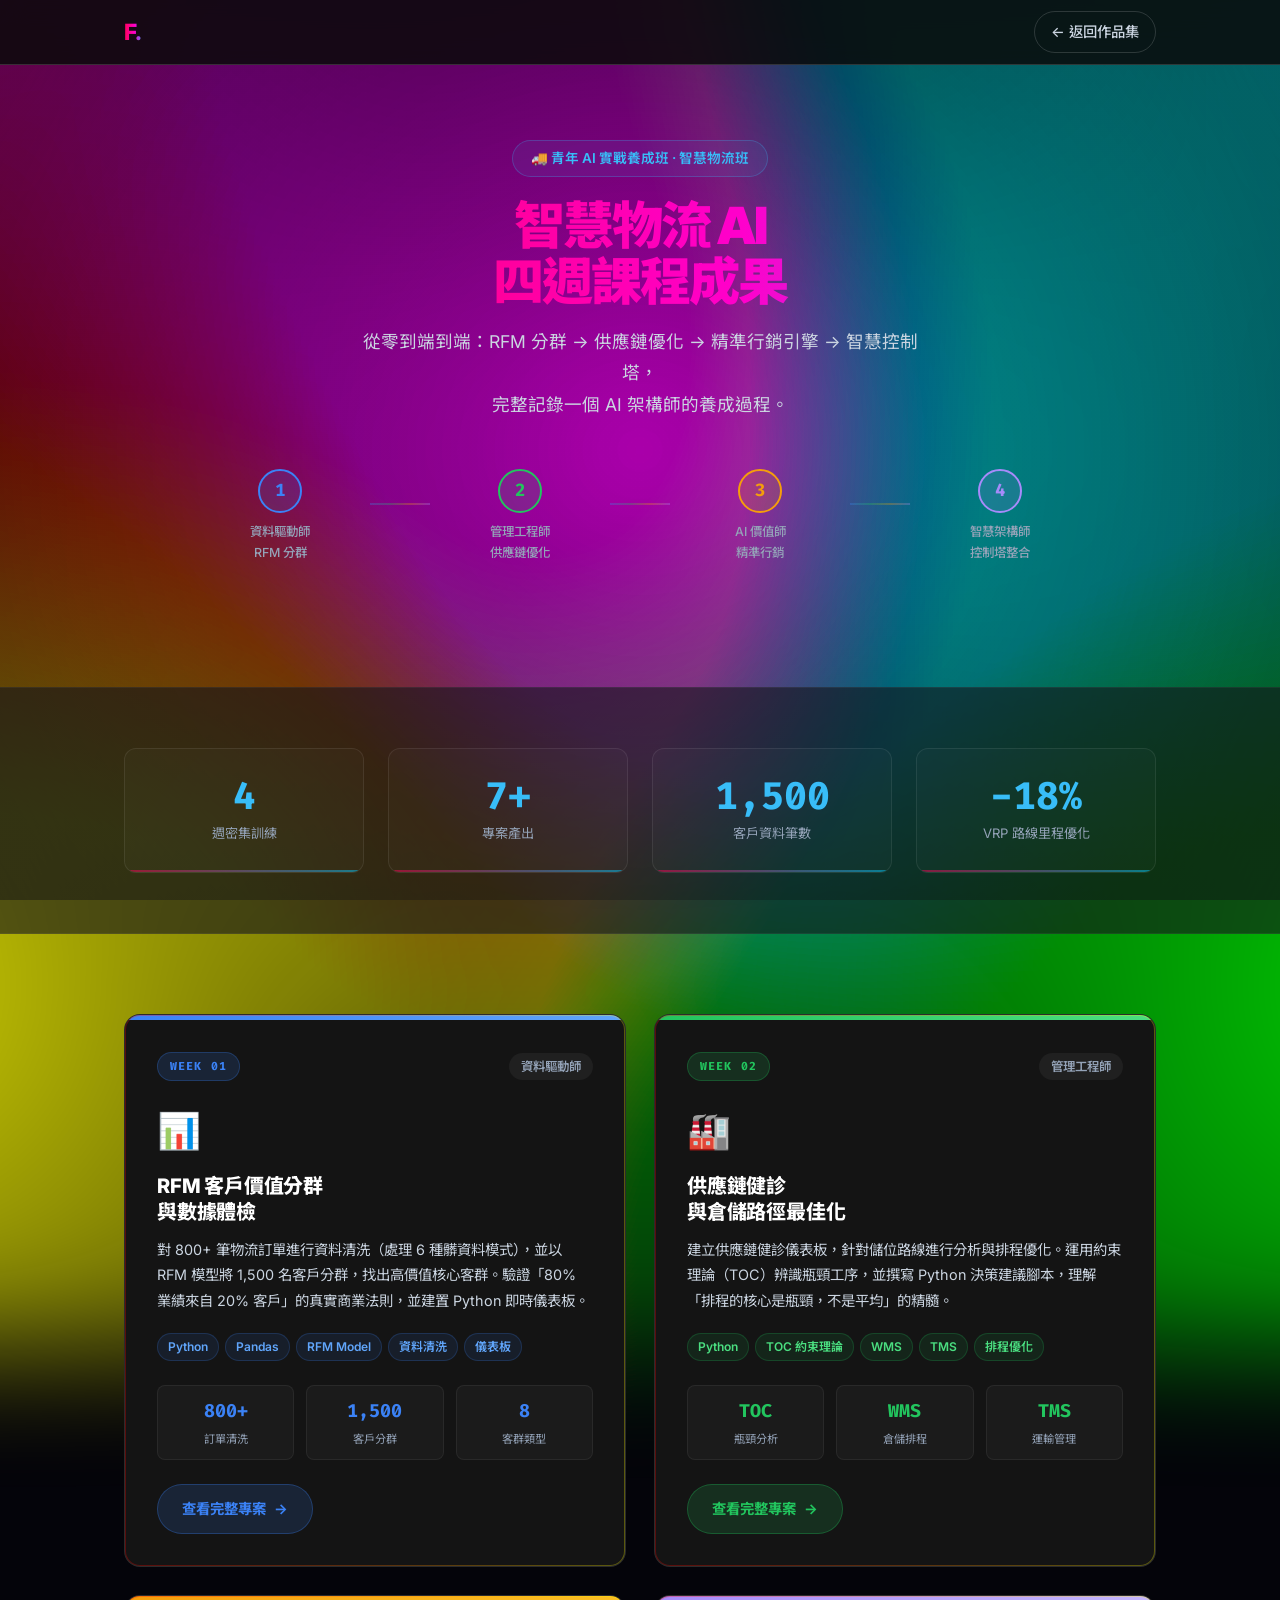
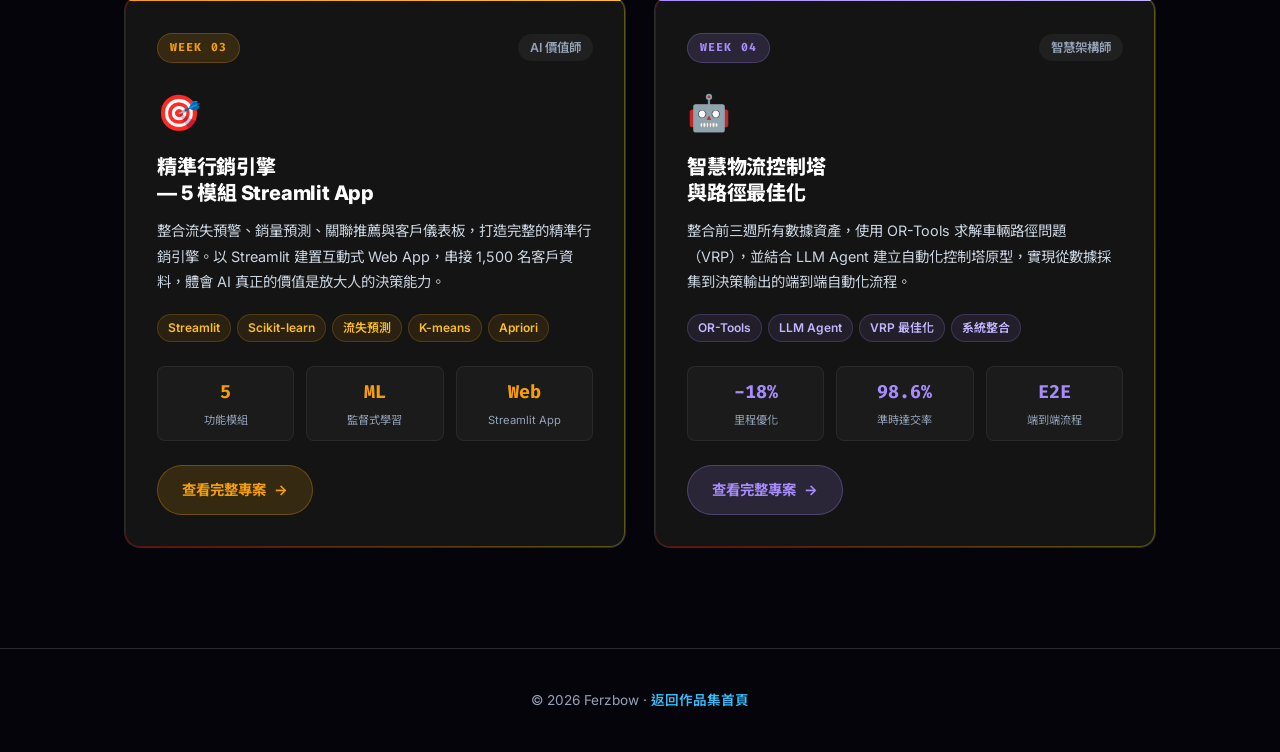
==== logistics/index.html @ dcd9a304 "重製專案結構，更新翻譯" ====
<!DOCTYPE html>
<html lang="zh-Hant">

<head>
  <meta charset="UTF-8">
  <meta name="viewport" content="width=device-width, initial-scale=1.0">
  <title>智慧物流 AI 課程成果 | Ferzbow</title>
  <meta name="description" content="Ferzbow 在青年 AI 實戰養成班智慧物流班的四週課程成果，包含 RFM 分群、供應鏈優化、精準行銷引擎與智慧控制塔。">
  <link rel="preconnect" href="https://fonts.googleapis.com">
  <link rel="preconnect" href="https://fonts.gstatic.com" crossorigin>
  <link href="https://fonts.googleapis.com/css2?family=Noto+Sans+TC:wght@400;500;700;900&family=Inter:wght@400;500;600;700;800&family=Fira+Code:wght@400;500&display=swap" rel="stylesheet">
  <style>
    :root {
      --bg: #0a0a0a;
      --bg-card: #141414;
      --border: rgba(255, 255, 255, 0.15);
      --text: #ffffff;
      --text-muted: #cbd5e1;
      --text-dim: #94a3b8;
      --accent: #38bdf8;
      --w1: #3b82f6;
      --w2: #22c55e;
      --w3: #f59e0b;
      --w4: #a78bfa;
      --font: 'Inter', 'Noto Sans TC', sans-serif;
      --mono: 'Fira Code', monospace;
      --radius: 12px;
      --max-w: 1080px;
    }

    *, *::before, *::after { margin: 0; padding: 0; box-sizing: border-box; }
    html { scroll-behavior: smooth; }

    body {
      background: #04040a;
      color: var(--text);
      font-family: var(--font);
      line-height: 1.7;
      -webkit-font-smoothing: antialiased;
      min-height: 100vh;
      position: relative;
      overflow-x: hidden;
    }

    body::before {
      content: '';
      position: fixed;
      top: -50%; left: -50%;
      width: 200%; height: 200%;
      background:
        radial-gradient(circle at 20% 20%, rgba(255, 0, 100, 0.8), transparent 40%),
        radial-gradient(circle at 80% 20%, rgba(0, 240, 255, 0.8), transparent 40%),
        radial-gradient(circle at 80% 80%, rgba(0, 255, 100, 0.8), transparent 40%),
        radial-gradient(circle at 20% 80%, rgba(255, 220, 0, 0.8), transparent 40%),
        radial-gradient(circle at 50% 50%, rgba(200, 0, 255, 0.75), transparent 45%);
      z-index: -2;
      pointer-events: none;
      filter: blur(60px) saturate(250%) brightness(130%);
      animation: rgbHueRotate 6s linear infinite, rgbSpin 10s ease-in-out infinite alternate;
    }

    body::after {
      content: '';
      position: fixed;
      inset: 0;
      background: radial-gradient(circle at 50% 50%, rgba(0, 0, 0, 0.1), rgba(4, 4, 10, 0.45));
      z-index: -1;
      pointer-events: none;
    }

    @keyframes rgbHueRotate {
      0% { filter: blur(60px) saturate(250%) brightness(130%) hue-rotate(0deg); }
      100% { filter: blur(60px) saturate(250%) brightness(130%) hue-rotate(360deg); }
    }
    @keyframes rgbSpin {
      0% { transform: scale(1) rotate(0deg); }
      50% { transform: scale(1.2) rotate(180deg); }
      100% { transform: scale(1) rotate(360deg); }
    }
    @keyframes rgbFlow {
      0% { background-position: 0% 50%; }
      100% { background-position: 300% 50%; }
    }
    @keyframes fadeUp {
      from { opacity: 0; transform: translateY(24px); }
      to { opacity: 1; transform: translateY(0); }
    }

    .rgb-text {
      background: linear-gradient(90deg, #ff0055, #ff00cc, #00ccff, #00ff66, #ffcc00, #ff0055);
      background-size: 300% 300%;
      -webkit-background-clip: text;
      background-clip: text;
      -webkit-text-fill-color: transparent;
      animation: rgbFlow 4s linear infinite;
    }

    /* Nav */
    #nav {
      position: fixed; top: 0; left: 0; right: 0; z-index: 100;
      background: rgba(10, 10, 10, 0.85);
      -webkit-backdrop-filter: blur(12px);
      backdrop-filter: blur(12px);
      border-bottom: 1px solid var(--border);
    }
    .nav-inner {
      max-width: var(--max-w);
      margin: 0 auto;
      padding: 0 24px;
      height: 64px;
      display: flex;
      align-items: center;
      justify-content: space-between;
    }
    .logo {
      font-size: 1.4rem; font-weight: 800;
      color: var(--text); text-decoration: none;
      letter-spacing: -0.03em;
    }
    .back-link {
      display: inline-flex; align-items: center; gap: 8px;
      color: var(--text-muted); text-decoration: none;
      font-size: 0.9rem; font-weight: 500;
      padding: 8px 16px; border-radius: 50px;
      border: 1px solid var(--border);
      transition: all 0.2s;
    }
    .back-link:hover {
      color: var(--text); border-color: var(--accent);
      box-shadow: 0 0 12px rgba(56, 189, 248, 0.15);
    }

    /* Page Hero */
    .page-hero {
      padding: 140px 0 60px;
      text-align: center;
    }
    .container {
      max-width: var(--max-w);
      margin: 0 auto;
      padding: 0 24px;
    }
    .course-badge {
      display: inline-flex; align-items: center; gap: 8px;
      background: rgba(56, 189, 248, 0.08);
      border: 1px solid rgba(56, 189, 248, 0.25);
      color: var(--accent);
      font-size: 0.85rem; font-weight: 600;
      padding: 6px 18px; border-radius: 50px;
      margin-bottom: 20px;
      animation: fadeUp 0.6s ease both;
    }
    .page-hero h1 {
      font-size: 3.2rem; font-weight: 900;
      letter-spacing: -0.04em; line-height: 1.1;
      margin-bottom: 16px;
      animation: fadeUp 0.6s 0.1s ease both;
    }
    .page-hero p {
      font-size: 1.1rem; color: var(--text-muted);
      max-width: 560px; margin: 0 auto 48px;
      line-height: 1.8;
      animation: fadeUp 0.6s 0.2s ease both;
    }

    /* Progress Timeline */
    .timeline {
      display: flex;
      align-items: center;
      justify-content: center;
      gap: 0;
      margin-bottom: 64px;
      animation: fadeUp 0.6s 0.3s ease both;
    }
    .tl-step {
      display: flex; flex-direction: column; align-items: center;
      gap: 8px; flex: 1; max-width: 180px;
    }
    .tl-dot {
      width: 44px; height: 44px; border-radius: 50%;
      display: flex; align-items: center; justify-content: center;
      font-size: 1.1rem; font-weight: 800; font-family: var(--mono);
      border: 2px solid;
      transition: all 0.3s;
      position: relative; z-index: 1;
    }
    .tl-dot.w1 { background: rgba(59, 130, 246, 0.15); border-color: #3b82f6; color: #3b82f6; }
    .tl-dot.w2 { background: rgba(34, 197, 94, 0.15); border-color: #22c55e; color: #22c55e; }
    .tl-dot.w3 { background: rgba(245, 158, 11, 0.15); border-color: #f59e0b; color: #f59e0b; }
    .tl-dot.w4 { background: rgba(167, 139, 250, 0.15); border-color: #a78bfa; color: #a78bfa; }
    .tl-label { font-size: 0.78rem; color: var(--text-dim); font-weight: 500; text-align: center; }
    .tl-connector {
      height: 2px; flex: 1; max-width: 60px;
      background: linear-gradient(90deg, #3b82f6, #22c55e, #f59e0b, #a78bfa);
      opacity: 0.3; margin-bottom: 24px;
    }

    /* Week Cards */
    section.weeks { padding: 0 0 100px; }
    .weeks-grid {
      display: grid;
      grid-template-columns: repeat(2, 1fr);
      gap: 28px;
    }

    .week-card {
      background: var(--bg-card);
      border: 1px solid rgba(255, 255, 255, 0.1);
      border-radius: 16px;
      overflow: hidden;
      transition: all 0.35s ease;
      display: flex; flex-direction: column;
      position: relative;
      opacity: 0; transform: translateY(28px);
    }
    .week-card.visible { opacity: 1; transform: translateY(0); }
    .week-card.visible { transition: opacity 0.5s ease, transform 0.5s ease, box-shadow 0.35s ease, border-color 0.35s ease; }

    .week-card::after {
      content: '';
      position: absolute; inset: -1px;
      border-radius: 16px;
      padding: 2px;
      background: linear-gradient(90deg, #ff0000, #ff7300, #fffb00, #48ff00, #00ffd5, #002bf7, #7a00ff, #ff00c8, #ff0000);
      background-size: 400% 400%;
      -webkit-mask: linear-gradient(#fff 0 0) content-box, linear-gradient(#fff 0 0);
      -webkit-mask-composite: xor;
      mask-composite: exclude;
      opacity: 0.3;
      animation: rgbFlow 6s linear infinite;
      transition: opacity 0.35s;
      pointer-events: none;
    }
    .week-card:hover::after { opacity: 0.8; }
    .week-card:hover {
      transform: translateY(-6px);
      box-shadow: 0 20px 50px rgba(0, 0, 0, 0.5);
    }

    .card-stripe {
      height: 5px; width: 100%;
      flex-shrink: 0;
    }
    .card-stripe.w1 { background: linear-gradient(90deg, #3b82f6, #60a5fa); }
    .card-stripe.w2 { background: linear-gradient(90deg, #22c55e, #4ade80); }
    .card-stripe.w3 { background: linear-gradient(90deg, #f59e0b, #fbbf24); }
    .card-stripe.w4 { background: linear-gradient(90deg, #a78bfa, #c4b5fd); }

    .card-inner {
      padding: 32px;
      display: flex; flex-direction: column;
      flex: 1;
    }
    .week-meta {
      display: flex; align-items: center;
      justify-content: space-between;
      margin-bottom: 20px;
    }
    .week-tag {
      font-size: 0.72rem; font-weight: 700;
      font-family: var(--mono);
      text-transform: uppercase; letter-spacing: 0.1em;
      padding: 4px 12px; border-radius: 20px;
    }
    .week-tag.w1 { background: rgba(59, 130, 246, 0.15); color: #3b82f6; border: 1px solid rgba(59, 130, 246, 0.25); }
    .week-tag.w2 { background: rgba(34, 197, 94, 0.15); color: #22c55e; border: 1px solid rgba(34, 197, 94, 0.25); }
    .week-tag.w3 { background: rgba(245, 158, 11, 0.15); color: #f59e0b; border: 1px solid rgba(245, 158, 11, 0.25); }
    .week-tag.w4 { background: rgba(167, 139, 250, 0.15); color: #a78bfa; border: 1px solid rgba(167, 139, 250, 0.25); }
    .week-role {
      font-size: 0.78rem; font-weight: 600; color: var(--text-dim);
      background: rgba(255, 255, 255, 0.05);
      padding: 3px 12px; border-radius: 20px;
    }

    .card-emoji { font-size: 2.2rem; margin-bottom: 12px; }
    .card-inner h2 {
      font-size: 1.25rem; font-weight: 800;
      line-height: 1.3; margin-bottom: 12px;
      letter-spacing: -0.01em;
    }
    .card-inner p {
      font-size: 0.9rem; color: var(--text-muted);
      line-height: 1.75; margin-bottom: 20px; flex: 1;
    }

    .card-highlights {
      display: flex; flex-wrap: wrap; gap: 6px;
      margin-bottom: 24px;
    }
    .highlight {
      font-size: 0.75rem; font-weight: 600;
      padding: 3px 10px; border-radius: 20px;
    }
    .highlight.w1 { background: rgba(59, 130, 246, 0.1); color: #60a5fa; border: 1px solid rgba(59, 130, 246, 0.2); }
    .highlight.w2 { background: rgba(34, 197, 94, 0.1); color: #4ade80; border: 1px solid rgba(34, 197, 94, 0.2); }
    .highlight.w3 { background: rgba(245, 158, 11, 0.1); color: #fbbf24; border: 1px solid rgba(245, 158, 11, 0.2); }
    .highlight.w4 { background: rgba(167, 139, 250, 0.1); color: #c4b5fd; border: 1px solid rgba(167, 139, 250, 0.2); }

    .card-kpi {
      display: grid; grid-template-columns: repeat(3, 1fr);
      gap: 12px; margin-bottom: 24px;
    }
    .kpi-item {
      text-align: center;
      background: rgba(255, 255, 255, 0.03);
      border: 1px solid rgba(255, 255, 255, 0.06);
      border-radius: 8px; padding: 10px 6px;
    }
    .kpi-val {
      display: block; font-size: 1.15rem; font-weight: 800;
      font-family: var(--mono);
    }
    .kpi-lbl { display: block; font-size: 0.7rem; color: var(--text-dim); margin-top: 2px; }

    .card-cta {
      display: inline-flex; align-items: center; gap: 8px;
      padding: 12px 24px; border-radius: 50px;
      font-size: 0.9rem; font-weight: 700;
      text-decoration: none; border: none; cursor: pointer;
      transition: all 0.25s;
      width: fit-content;
    }
    .card-cta.w1 { background: rgba(59, 130, 246, 0.15); color: #3b82f6; border: 1px solid rgba(59, 130, 246, 0.3); }
    .card-cta.w2 { background: rgba(34, 197, 94, 0.15); color: #22c55e; border: 1px solid rgba(34, 197, 94, 0.3); }
    .card-cta.w3 { background: rgba(245, 158, 11, 0.15); color: #f59e0b; border: 1px solid rgba(245, 158, 11, 0.3); }
    .card-cta.w4 { background: rgba(167, 139, 250, 0.15); color: #a78bfa; border: 1px solid rgba(167, 139, 250, 0.3); }
    .card-cta:hover { transform: translateY(-2px); filter: brightness(1.2); box-shadow: 0 8px 24px rgba(0, 0, 0, 0.4); }
    .cta-arrow { transition: transform 0.2s; }
    .card-cta:hover .cta-arrow { transform: translateX(4px); }

    /* Summary Stats */
    .summary {
      padding: 60px 0;
      background: rgba(20, 20, 28, 0.6);
      border-top: 1px solid rgba(255,255,255,0.05);
      border-bottom: 1px solid rgba(255,255,255,0.05);
      margin-bottom: 80px;
    }
    .summary-grid {
      display: grid;
      grid-template-columns: repeat(4, 1fr);
      gap: 24px;
    }
    .sum-card {
      text-align: center; padding: 28px 16px;
      background: rgba(255,255,255,0.02);
      border: 1px solid rgba(255,255,255,0.08);
      border-radius: 12px;
      position: relative; overflow: hidden;
    }
    .sum-card::before {
      content: '';
      position: absolute; bottom: 0; left: 0; right: 0; height: 2px;
      background: linear-gradient(90deg, #ff0055, #00ccff, #00ff66, #ffcc00);
      background-size: 300% 100%;
      animation: rgbFlow 4s linear infinite;
      opacity: 0.5;
    }
    .sum-num {
      display: block; font-size: 2.4rem; font-weight: 900;
      font-family: var(--mono); color: var(--accent);
      line-height: 1;
    }
    .sum-lbl { display: block; font-size: 0.82rem; color: var(--text-dim); margin-top: 6px; }

    /* Footer */
    footer {
      text-align: center; padding: 40px 0;
      border-top: 1px solid var(--border);
      color: var(--text-dim); font-size: 0.85rem;
    }
    footer a { color: var(--accent); text-decoration: none; font-weight: 600; }
    footer a:hover { text-decoration: underline; }

    /* Responsive */
    @media (max-width: 768px) {
      .page-hero h1 { font-size: 2.2rem; }
      .weeks-grid { grid-template-columns: 1fr; }
      .summary-grid { grid-template-columns: repeat(2, 1fr); }
      .timeline { display: none; }
    }
    @media (max-width: 480px) {
      .summary-grid { grid-template-columns: 1fr 1fr; }
    }
  </style>
</head>

<body>

  <!-- Nav -->
  <nav id="nav">
    <div class="nav-inner">
      <a href="../" class="logo rgb-text">F.</a>
      <a href="../" class="back-link">
        ← 返回作品集
      </a>
    </div>
  </nav>

  <!-- Page Hero -->
  <header class="page-hero">
    <div class="container">
      <div class="course-badge">🚚 青年 AI 實戰養成班 · 智慧物流班</div>
      <h1 class="rgb-text">智慧物流 AI<br>四週課程成果</h1>
      <p>從零到端到端：RFM 分群 → 供應鏈優化 → 精準行銷引擎 → 智慧控制塔，<br>完整記錄一個 AI 架構師的養成過程。</p>

      <!-- Timeline -->
      <div class="timeline">
        <div class="tl-step">
          <div class="tl-dot w1">1</div>
          <div class="tl-label">資料驅動師<br>RFM 分群</div>
        </div>
        <div class="tl-connector"></div>
        <div class="tl-step">
          <div class="tl-dot w2">2</div>
          <div class="tl-label">管理工程師<br>供應鏈優化</div>
        </div>
        <div class="tl-connector"></div>
        <div class="tl-step">
          <div class="tl-dot w3">3</div>
          <div class="tl-label">AI 價值師<br>精準行銷</div>
        </div>
        <div class="tl-connector"></div>
        <div class="tl-step">
          <div class="tl-dot w4">4</div>
          <div class="tl-label">智慧架構師<br>控制塔整合</div>
        </div>
      </div>
    </div>
  </header>

  <!-- Summary Stats -->
  <div class="summary">
    <div class="container">
      <div class="summary-grid">
        <div class="sum-card">
          <span class="sum-num">4</span>
          <span class="sum-lbl">週密集訓練</span>
        </div>
        <div class="sum-card">
          <span class="sum-num">7+</span>
          <span class="sum-lbl">專案產出</span>
        </div>
        <div class="sum-card">
          <span class="sum-num">1,500</span>
          <span class="sum-lbl">客戶資料筆數</span>
        </div>
        <div class="sum-card">
          <span class="sum-num">-18%</span>
          <span class="sum-lbl">VRP 路線里程優化</span>
        </div>
      </div>
    </div>
  </div>

  <!-- Week Cards -->
  <section class="weeks">
    <div class="container">
      <div class="weeks-grid">

        <!-- Week 1 -->
        <article class="week-card">
          <div class="card-stripe w1"></div>
          <div class="card-inner">
            <div class="week-meta">
              <span class="week-tag w1">Week 01</span>
              <span class="week-role">資料驅動師</span>
            </div>
            <div class="card-emoji">📊</div>
            <h2>RFM 客戶價值分群<br>與數據體檢</h2>
            <p>對 800+ 筆物流訂單進行資料清洗（處理 6 種髒資料模式），並以 RFM 模型將 1,500 名客戶分群，找出高價值核心客群。驗證「80% 業績來自 20% 客戶」的真實商業法則，並建置 Python 即時儀表板。</p>
            <div class="card-highlights">
              <span class="highlight w1">Python</span>
              <span class="highlight w1">Pandas</span>
              <span class="highlight w1">RFM Model</span>
              <span class="highlight w1">資料清洗</span>
              <span class="highlight w1">儀表板</span>
            </div>
            <div class="card-kpi">
              <div class="kpi-item">
                <span class="kpi-val" style="color: #3b82f6;">800+</span>
                <span class="kpi-lbl">訂單清洗</span>
              </div>
              <div class="kpi-item">
                <span class="kpi-val" style="color: #3b82f6;">1,500</span>
                <span class="kpi-lbl">客戶分群</span>
              </div>
              <div class="kpi-item">
                <span class="kpi-val" style="color: #3b82f6;">8</span>
                <span class="kpi-lbl">客群類型</span>
              </div>
            </div>
            <a href="./w1.html" class="card-cta w1">
              查看完整專案 <span class="cta-arrow">→</span>
            </a>
          </div>
        </article>

        <!-- Week 2 -->
        <article class="week-card">
          <div class="card-stripe w2"></div>
          <div class="card-inner">
            <div class="week-meta">
              <span class="week-tag w2">Week 02</span>
              <span class="week-role">管理工程師</span>
            </div>
            <div class="card-emoji">🏭</div>
            <h2>供應鏈健診<br>與倉儲路徑最佳化</h2>
            <p>建立供應鏈健診儀表板，針對儲位路線進行分析與排程優化。運用約束理論（TOC）辨識瓶頸工序，並撰寫 Python 決策建議腳本，理解「排程的核心是瓶頸，不是平均」的精髓。</p>
            <div class="card-highlights">
              <span class="highlight w2">Python</span>
              <span class="highlight w2">TOC 約束理論</span>
              <span class="highlight w2">WMS</span>
              <span class="highlight w2">TMS</span>
              <span class="highlight w2">排程優化</span>
            </div>
            <div class="card-kpi">
              <div class="kpi-item">
                <span class="kpi-val" style="color: #22c55e;">TOC</span>
                <span class="kpi-lbl">瓶頸分析</span>
              </div>
              <div class="kpi-item">
                <span class="kpi-val" style="color: #22c55e;">WMS</span>
                <span class="kpi-lbl">倉儲排程</span>
              </div>
              <div class="kpi-item">
                <span class="kpi-val" style="color: #22c55e;">TMS</span>
                <span class="kpi-lbl">運輸管理</span>
              </div>
            </div>
            <a href="./w2.html" class="card-cta w2">
              查看完整專案 <span class="cta-arrow">→</span>
            </a>
          </div>
        </article>

        <!-- Week 3 -->
        <article class="week-card">
          <div class="card-stripe w3"></div>
          <div class="card-inner">
            <div class="week-meta">
              <span class="week-tag w3">Week 03</span>
              <span class="week-role">AI 價值師</span>
            </div>
            <div class="card-emoji">🎯</div>
            <h2>精準行銷引擎<br>— 5 模組 Streamlit App</h2>
            <p>整合流失預警、銷量預測、關聯推薦與客戶儀表板，打造完整的精準行銷引擎。以 Streamlit 建置互動式 Web App，串接 1,500 名客戶資料，體會 AI 真正的價值是放大人的決策能力。</p>
            <div class="card-highlights">
              <span class="highlight w3">Streamlit</span>
              <span class="highlight w3">Scikit-learn</span>
              <span class="highlight w3">流失預測</span>
              <span class="highlight w3">K-means</span>
              <span class="highlight w3">Apriori</span>
            </div>
            <div class="card-kpi">
              <div class="kpi-item">
                <span class="kpi-val" style="color: #f59e0b;">5</span>
                <span class="kpi-lbl">功能模組</span>
              </div>
              <div class="kpi-item">
                <span class="kpi-val" style="color: #f59e0b;">ML</span>
                <span class="kpi-lbl">監督式學習</span>
              </div>
              <div class="kpi-item">
                <span class="kpi-val" style="color: #f59e0b;">Web</span>
                <span class="kpi-lbl">Streamlit App</span>
              </div>
            </div>
            <a href="./w3.html" class="card-cta w3">
              查看完整專案 <span class="cta-arrow">→</span>
            </a>
          </div>
        </article>

        <!-- Week 4 -->
        <article class="week-card">
          <div class="card-stripe w4"></div>
          <div class="card-inner">
            <div class="week-meta">
              <span class="week-tag w4">Week 04</span>
              <span class="week-role">智慧架構師</span>
            </div>
            <div class="card-emoji">🤖</div>
            <h2>智慧物流控制塔<br>與路徑最佳化</h2>
            <p>整合前三週所有數據資產，使用 OR-Tools 求解車輛路徑問題（VRP），並結合 LLM Agent 建立自動化控制塔原型，實現從數據採集到決策輸出的端到端自動化流程。</p>
            <div class="card-highlights">
              <span class="highlight w4">OR-Tools</span>
              <span class="highlight w4">LLM Agent</span>
              <span class="highlight w4">VRP 最佳化</span>
              <span class="highlight w4">系統整合</span>
            </div>
            <div class="card-kpi">
              <div class="kpi-item">
                <span class="kpi-val" style="color: #a78bfa;">-18%</span>
                <span class="kpi-lbl">里程優化</span>
              </div>
              <div class="kpi-item">
                <span class="kpi-val" style="color: #a78bfa;">98.6%</span>
                <span class="kpi-lbl">準時達交率</span>
              </div>
              <div class="kpi-item">
                <span class="kpi-val" style="color: #a78bfa;">E2E</span>
                <span class="kpi-lbl">端到端流程</span>
              </div>
            </div>
            <a href="./w4.html" class="card-cta w4">
              查看完整專案 <span class="cta-arrow">→</span>
            </a>
          </div>
        </article>

      </div>
    </div>
  </section>

  <!-- Footer -->
  <footer>
    <div class="container">
      <p>© 2026 Ferzbow · <a href="../">返回作品集首頁</a></p>
    </div>
  </footer>

  <script>
    // Fade in on scroll
    const observer = new IntersectionObserver((entries) => {
      entries.forEach(entry => {
        if (entry.isIntersecting) {
          entry.target.classList.add('visible');
          observer.unobserve(entry.target);
        }
      });
    }, { threshold: 0.1 });

    document.querySelectorAll('.week-card').forEach((el, i) => {
      el.style.transitionDelay = (i * 0.08) + 's';
      observer.observe(el);
    });
  </script>

</body>
</html>
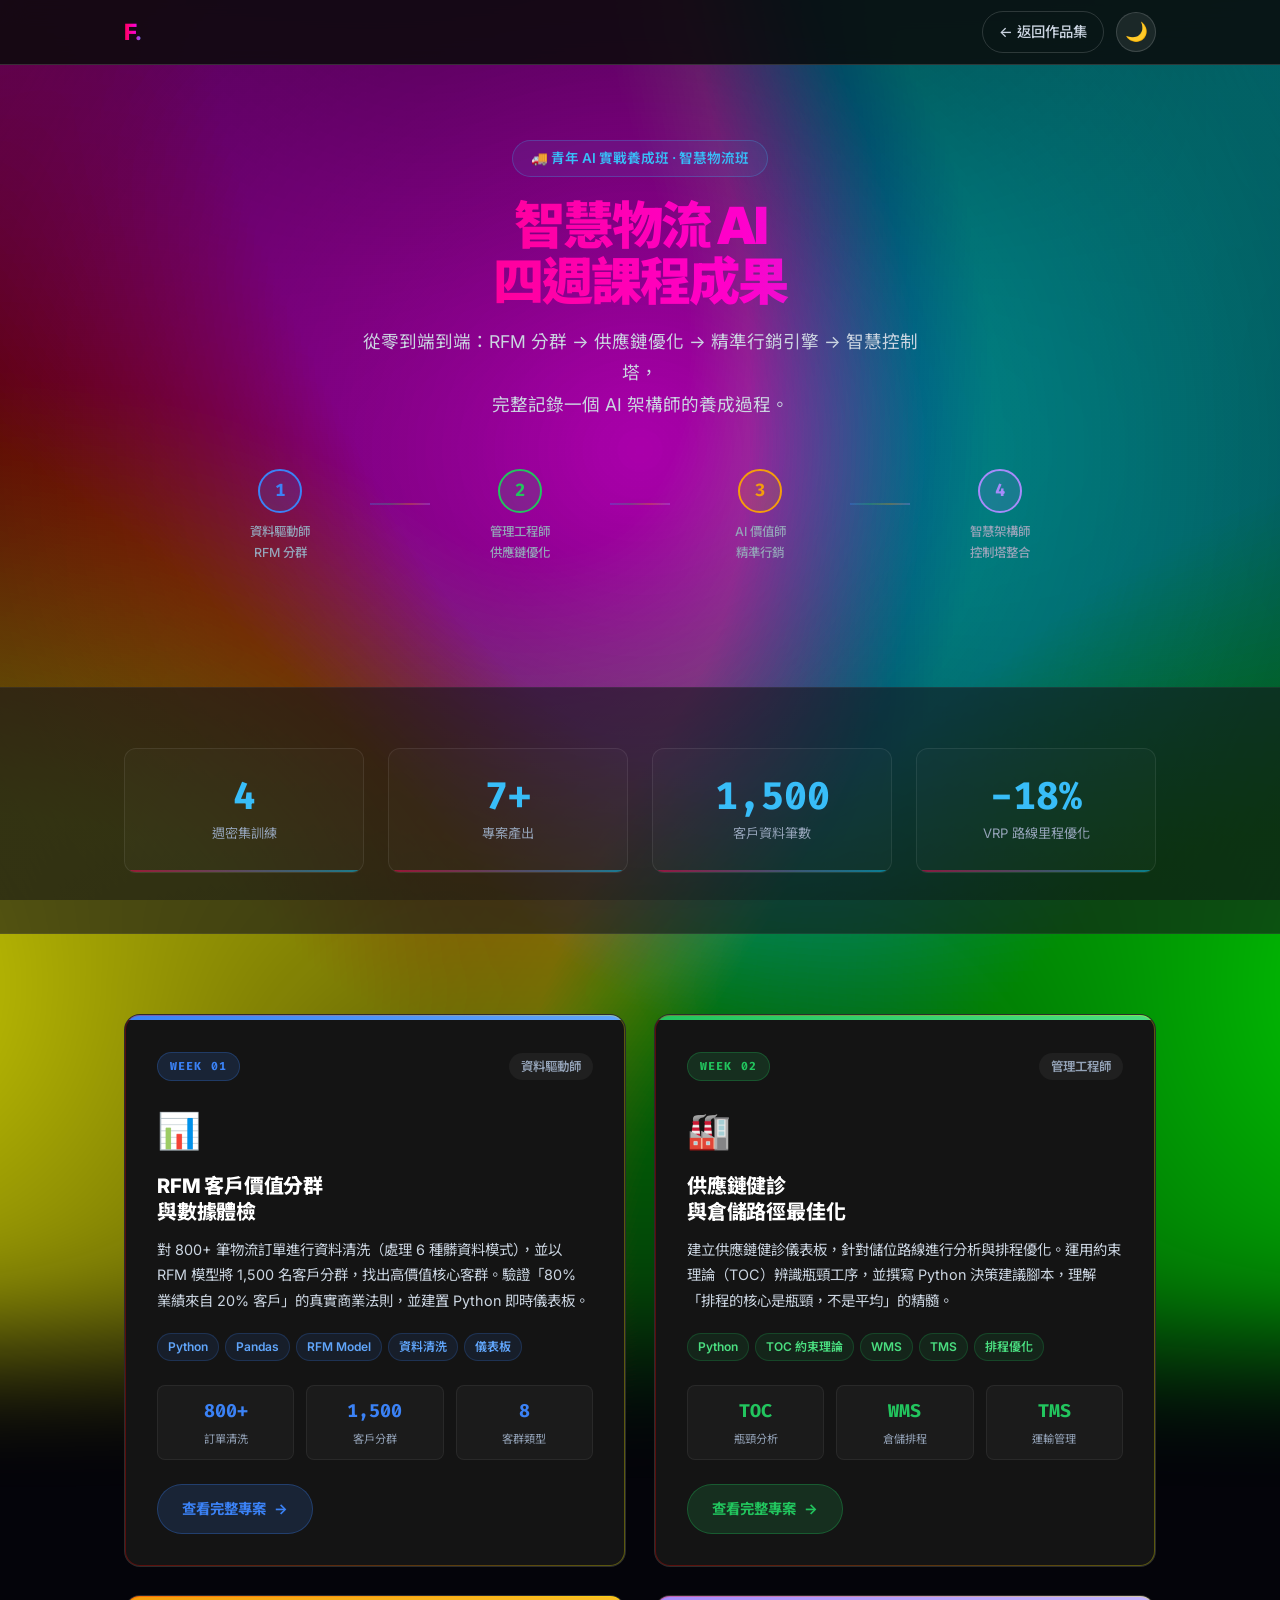
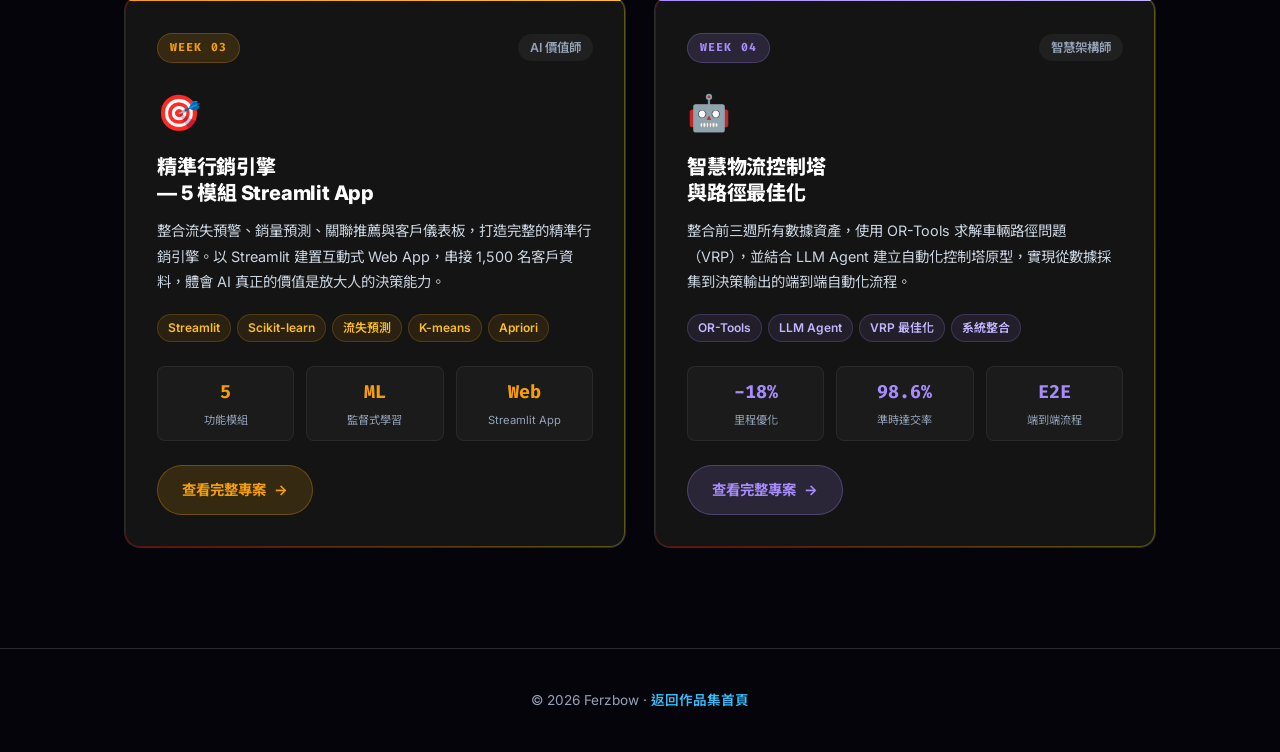
==== commit b1e8f58b: "修改物流主頁沒有晝夜切換的問題" ====
--- a/logistics/index.html
+++ b/logistics/index.html
@@ -130,6 +130,85 @@
       box-shadow: 0 0 12px rgba(56, 189, 248, 0.15);
     }
 
+    /* ---- THEME TOGGLE BUTTON ---- */
+    #theme-toggle {
+      display: flex; align-items: center; justify-content: center;
+      width: 40px; height: 40px; border-radius: 50%;
+      background: rgba(255,255,255,0.08); border: 1px solid rgba(255,255,255,0.15);
+      cursor: pointer; font-size: 1.15rem; transition: all 0.3s ease;
+      flex-shrink: 0; position: relative; overflow: visible;
+    }
+    #theme-toggle:hover { background: rgba(255,255,255,0.15); transform: scale(1.1); box-shadow: 0 0 16px rgba(56,189,248,0.3); }
+    .toggle-icon { transition: transform 0.4s cubic-bezier(0.34, 1.56, 0.64, 1), opacity 0.3s ease; position: absolute; }
+    .icon-sun { opacity: 0; transform: rotate(-90deg) scale(0.5); }
+    .icon-moon { opacity: 1; transform: rotate(0deg) scale(1); }
+    [data-theme="light"] .icon-sun { opacity: 1; transform: rotate(0deg) scale(1); }
+    [data-theme="light"] .icon-moon { opacity: 0; transform: rotate(90deg) scale(0.5); }
+
+    /* ---- LIGHT MODE OVERRIDES ---- */
+    [data-theme="light"] {
+      --bg: #f8fafc;
+      --bg-card: rgba(255, 255, 255, 0.85);
+      --border: rgba(124, 58, 237, 0.15);
+      --text: #0f172a;
+      --text-muted: #475569;
+      --text-dim: #64748b;
+      --accent: #7c3aed;
+    }
+    [data-theme="light"] body {
+      background: #f1f5f9;
+      color: #0f172a;
+    }
+    [data-theme="light"] body::before {
+      background:
+        radial-gradient(circle at 20% 20%, rgba(244, 114, 182, 0.55), transparent 45%),
+        radial-gradient(circle at 80% 20%, rgba(192, 132, 252, 0.55), transparent 45%),
+        radial-gradient(circle at 80% 80%, rgba(129, 140, 248, 0.55), transparent 45%),
+        radial-gradient(circle at 20% 80%, rgba(251, 146, 60, 0.55), transparent 45%),
+        radial-gradient(circle at 50% 50%, rgba(232, 121, 249, 0.55), transparent 45%);
+      filter: blur(70px) saturate(180%) brightness(115%);
+    }
+    [data-theme="light"] body::after {
+      background: radial-gradient(circle at 50% 50%, rgba(255, 255, 255, 0.2), rgba(241, 245, 249, 0.7));
+    }
+    [data-theme="light"] #nav {
+      background: rgba(255, 255, 255, 0.85);
+      border-color: rgba(124, 58, 237, 0.15);
+    }
+    [data-theme="light"] .week-card {
+      background: rgba(255, 255, 255, 0.88);
+      border-color: rgba(124, 58, 237, 0.15);
+      box-shadow: 0 10px 30px rgba(124, 58, 237, 0.08);
+      color: #0f172a;
+    }
+    [data-theme="light"] .week-role {
+      background: rgba(124, 58, 237, 0.08);
+      color: #6d28d9;
+    }
+    [data-theme="light"] .sum-card {
+      background: rgba(255, 255, 255, 0.85);
+      border-color: rgba(124, 58, 237, 0.15);
+      box-shadow: 0 4px 20px rgba(124, 58, 237, 0.05);
+    }
+    [data-theme="light"] .kpi-item {
+      background: rgba(124, 58, 237, 0.04);
+      border-color: rgba(124, 58, 237, 0.1);
+    }
+    [data-theme="light"] .back-link {
+      background: rgba(255, 255, 255, 0.8);
+      border-color: rgba(124, 58, 237, 0.2);
+      color: #3b0764;
+    }
+    [data-theme="light"] .back-link:hover {
+      border-color: #7c3aed; color: #7c3aed;
+    }
+    [data-theme="light"] #theme-toggle {
+      background: rgba(124,58,237,0.08); border-color: rgba(124,58,237,0.2);
+    }
+    [data-theme="light"] #theme-toggle:hover {
+      background: rgba(124,58,237,0.15); box-shadow: 0 0 16px rgba(124,58,237,0.25);
+    }
+
     /* Page Hero */
     .page-hero {
       padding: 140px 0 60px;
@@ -391,9 +470,15 @@
   <nav id="nav">
     <div class="nav-inner">
       <a href="../" class="logo rgb-text">F.</a>
-      <a href="../" class="back-link">
-        ← 返回作品集
-      </a>
+      <div style="display: flex; align-items: center; gap: 12px;">
+        <a href="../" class="back-link">
+          ← 返回作品集
+        </a>
+        <button id="theme-toggle" aria-label="切換主題" data-tooltip="切換 ☀️/🌙 雙主題">
+          <span class="toggle-icon icon-moon">🌙</span>
+          <span class="toggle-icon icon-sun">☀️</span>
+        </button>
+      </div>
     </div>
   </nav>
 
@@ -621,6 +706,24 @@
   </footer>
 
   <script>
+    // ---- THEME TOGGLE WITH LOCALSTORAGE INHERITANCE ----
+    (function() {
+      var html = document.documentElement;
+      var btn = document.getElementById('theme-toggle');
+      var saved = localStorage.getItem('theme');
+      if (saved) {
+        html.setAttribute('data-theme', saved);
+      }
+      if (btn) {
+        btn.addEventListener('click', function() {
+          var current = html.getAttribute('data-theme');
+          var next = current === 'light' ? 'dark' : 'light';
+          html.setAttribute('data-theme', next);
+          localStorage.setItem('theme', next);
+        });
+      }
+    })();
+
     // Fade in on scroll
     const observer = new IntersectionObserver((entries) => {
       entries.forEach(entry => {
